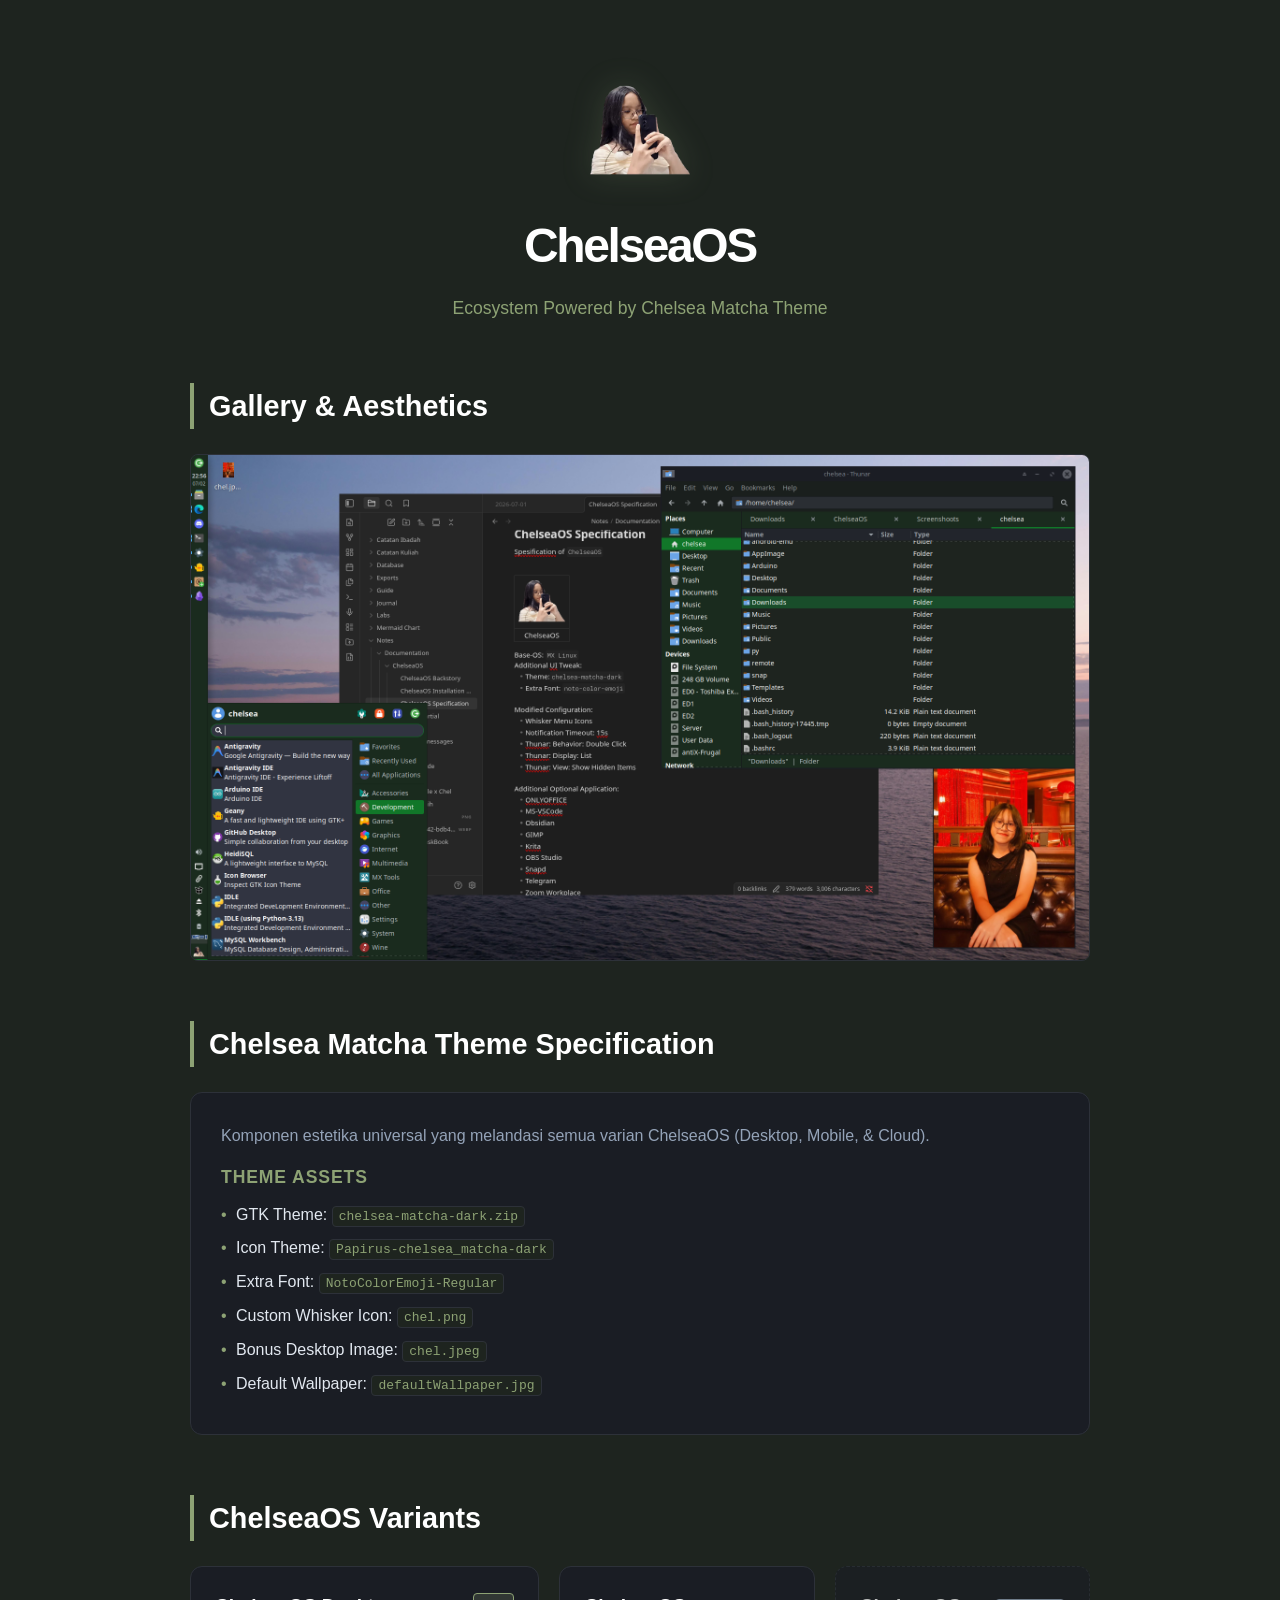
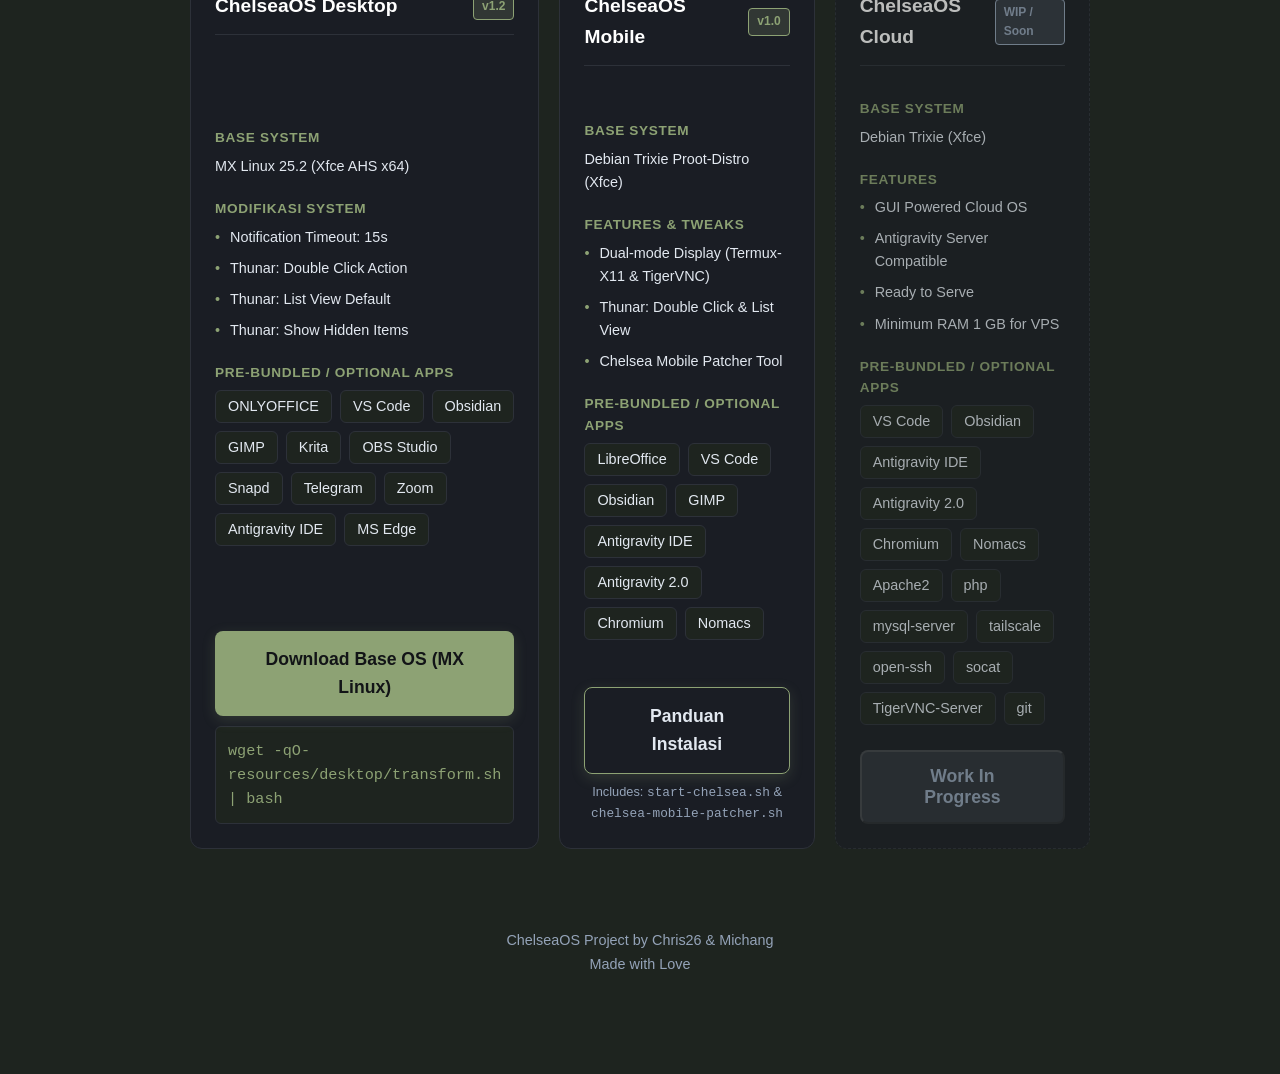
==== index.html @ ab217020 "Initial landing page commit" ====
<!DOCTYPE html>
<html lang="id">
<head>
    <meta charset="UTF-8">
    <meta name="viewport" content="width=device-width, initial-scale=1.0">
    
    <link rel="icon" href="favicon.ico" type="image/x-icon">
    <link rel="stylesheet" href="matcha-web.css">
    
    <title>ChelseaOS - Official Repository</title>
</head>
<body>

    <div class="top-spacer"></div>

    <div class="container">
        
        <!-- Header -->
        <header>
            <img src="resources/chelsea-matcha/chel.png" alt="ChelseaOS Logo" class="logo">
            <h1>ChelseaOS</h1>
            <p>Ecosystem Powered by Chelsea Matcha Theme</p>
        </header>

        <!-- Screenshots -->
        <section id="screenshots">
            <h2>Gallery & Aesthetics</h2>
            <div class="screenshot-grid">
                <img src="resources/chelsea-matcha/Screenshot_2026-07-02_22-56-24.png" alt="ChelseaOS Screenshot" style="width: 100%; border-radius: 8px; border: 1px solid var(--border-color);">
            </div>
        </section>

        <!-- Chelsea Matcha Theme Specification (Unified Aesthetic) -->
        <section id="theme-spec">
            <h2>Chelsea Matcha Theme Specification</h2>
            <div class="specs-container">
                <p style="margin-bottom: 15px; color: var(--text-muted);">
                    Komponen estetika universal yang melandasi semua varian ChelseaOS (Desktop, Mobile, & Cloud).
                </p>
                <div class="specs-group">
                    <h3>Theme Assets</h3>
                    <ul>
                        <li>GTK Theme: <a href="resources/chelsea-matcha/chelsea-matcha-dark.zip" download><code>chelsea-matcha-dark.zip</code></a></li>
                        <li>Icon Theme: <a href="resources/chelsea-matcha/Papirus-chelsea_matcha-dark" download><code>Papirus-chelsea_matcha-dark</code></a></li>
                        <li>Extra Font: <a href="resources/chelsea-matcha/NotoColorEmoji-Regular" download><code>NotoColorEmoji-Regular</code></a></li>
                        <li>Custom Whisker Icon: <a href="resources/chelsea-matcha/chel.png" download><code>chel.png</code></a></li>
                        <li>Bonus Desktop Image: <a href="resources/chelsea-matcha/chel.jpeg" download><code>chel.jpeg</code></a></li>
                        <li>Default Wallpaper: <a href="resources/chelsea-matcha/defaultWallpaper.jpg" download><code>defaultWallpaper.jpg</code></a></li>
                    </ul>
                </div>
            </div>
        </section>

        <!-- 3-Column Comparison & OS Specification Section -->
        <section id="flavors">
            <h2>ChelseaOS Variants</h2>
            
            <div class="flavors-grid">
                
                <!-- Column 1: ChelseaOS Desktop -->
                <div class="flavor-card">
                    <div class="flavor-header">
                        <h3>ChelseaOS Desktop</h3>
                        <span class="badge badge-stable">v1.2</span>
                    </div>
                    
                    <div class="flavor-body">
                        <div class="specs-group">
                            <h4>Base System</h4>
                            <p>MX Linux 25.2 (Xfce AHS x64)</p>
                        </div>

                        <div class="specs-group">
                            <h4>Modifikasi System</h4>
                            <ul>
                                <li>Notification Timeout: 15s</li>
                                <li>Thunar: Double Click Action</li>
                                <li>Thunar: List View Default</li>
                                <li>Thunar: Show Hidden Items</li>
                            </ul>
                        </div>

                        <div class="specs-group">
                            <h4>Pre-bundled / Optional Apps</h4>
                            <div class="app-tags">
                                <span class="tag">ONLYOFFICE</span>
                                <span class="tag">VS Code</span>
                                <span class="tag">Obsidian</span>
                                <span class="tag">GIMP</span>
                                <span class="tag">Krita</span>
                                <span class="tag">OBS Studio</span>
                                <span class="tag">Snapd</span>
                                <span class="tag">Telegram</span>
                                <span class="tag">Zoom</span>
                                <span class="tag">Antigravity IDE</span>
                                <span class="tag">MS Edge</span>
                            </div>
                        </div>
                    </div>

                    <div class="flavor-footer">
                        <a href="https://sourceforge.net/projects/mx-linux/files/Final/Xfce/MX-25.2_Xfce_ahs_x64.iso/download" class="btn-download" target="_blank">
                            Download Base OS (MX Linux)
                        </a>
                        <div class="code-box" style="margin-top: 10px;">
                            wget -qO- resources/desktop/transform.sh | bash
                        </div>
                    </div>
                </div>

                <!-- Column 2: ChelseaOS Mobile -->
                <div class="flavor-card">
                    <div class="flavor-header">
                        <h3>ChelseaOS Mobile</h3>
                        <span class="badge badge-stable">v1.0</span>
                    </div>
                    
                    <div class="flavor-body">
                        <div class="specs-group">
                            <h4>Base System</h4>
                            <p>Debian Trixie Proot-Distro (Xfce)</p>
                        </div>

                        <div class="specs-group">
                            <h4>Features & Tweaks</h4>
                            <ul>
                                <li>Dual-mode Display (Termux-X11 & TigerVNC)</li>
                                <li>Thunar: Double Click & List View</li>
                                <li>Chelsea Mobile Patcher Tool</li>
                            </ul>
                        </div>

                        <div class="specs-group">
                            <h4>Pre-bundled / Optional Apps</h4>
                            <div class="app-tags">
                                <span class="tag">LibreOffice</span>
                                <span class="tag">VS Code</span>
                                <span class="tag">Obsidian</span>
                                <span class="tag">GIMP</span>
                                <span class="tag">Antigravity IDE</span>
                                <span class="tag">Antigravity 2.0</span>
                                <span class="tag">Chromium</span>
                                <span class="tag">Nomacs</span>
                            </div>
                        </div>
                    </div>

                    <div class="flavor-footer">
                        <a href="docs/chelseaos-mobile-installation-guide.html" class="btn-download btn-secondary">
                            Panduan Instalasi
                        </a>
                        <p style="font-size: 0.8rem; color: var(--text-muted); margin-top: 8px;">
                            Includes: <code>start-chelsea.sh</code> & <code>chelsea-mobile-patcher.sh</code>
                        </p>
                    </div>
                </div>

                <!-- Column 3: ChelseaOS Cloud -->
                <div class="flavor-card flavor-wip">
                    <div class="flavor-header">
                        <h3>ChelseaOS Cloud</h3>
                        <span class="badge badge-wip">WIP / Soon</span>
                    </div>
                    
                    <div class="flavor-body">
                        <div class="specs-group">
                            <h4>Base System</h4>
                            <p>Debian Trixie (Xfce)</p>
                        </div>

                        <div class="specs-group">
                            <h4>Features</h4>
                            <ul>
                                <li>GUI Powered Cloud OS</li>
                                <li>Antigravity Server Compatible</li>
                                <li>Ready to Serve</li>
                                <li>Minimum RAM 1 GB for VPS</li>
                            </ul>
                        </div>

                        <div class="specs-group">
                            <h4>Pre-bundled / Optional Apps</h4>
                            <div class="app-tags">
                                <span class="tag">VS Code</span>
                                <span class="tag">Obsidian</span>
                                <span class="tag">Antigravity IDE</span>
                                <span class="tag">Antigravity 2.0</span>
                                <span class="tag">Chromium</span>
                                <span class="tag">Nomacs</span>
                                <span class="tag">Apache2</span>
                                <span class="tag">php</span>
                                <span class="tag">mysql-server</span>
                                <span class="tag">tailscale</span>
                                <span class="tag">open-ssh</span>
                                <span class="tag">socat</span>
                                <span class="tag">TigerVNC-Server</span>
                                <span class="tag">git</span>
                            </div>
                        </div>
                    </div>

                    <div class="flavor-footer">
                        <button class="btn-download btn-disabled" disabled>
                            Work In Progress
                        </button>
                    </div>
                </div>

            </div>
        </section>

        <!-- Footer -->
        <footer>
            <p>ChelseaOS Project by Chris26 & Michang<br>
            Made with Love</p>
        </footer>

    </div>

</body>
</html>
---- matcha-web.css ----
/* Matcha & Dark Theme Variables */
:root {
    --bg-color: #1e241f;
    --card-bg: #1a1d24;
    --text-color: #e2e8f0;
    --text-muted: #94a3b8;
    --matcha-primary: #8da274;
    --matcha-hover: #768a5f;
    --matcha-glow: rgba(141, 162, 116, 0.2);
    --border-color: #2d3139;
}

* {
    box-sizing: border-box;
    margin: 0;
    padding: 0;
}

a {
    color: var(--text-color);
}

body {
    background-color: var(--bg-color);
    color: var(--text-color);
    font-family: 'Segoe UI', Tahoma, Geneva, Verdana, sans-serif;
    line-height: 1.6;
    padding: 0 20px;
}

/* 1. Space kosong di atas */
.top-spacer {
    height: 80px;
}

.container {
    max-width: 900px;
    margin: 0 auto;
    padding-bottom: 100px;
}

/* 2. Heading & Logo */
header {
    text-align: center;
    margin-bottom: 40px;
}

.logo {
    max-width: 100px;
    height: auto;
    margin-bottom: 20px;
    filter: drop-shadow(0 0 15px var(--matcha-glow));
}

header h1 {
    font-size: 3rem;
    font-weight: 700;
    color: #ffffff;
    letter-spacing: -0.05em;
    margin-bottom: 10px;
}

header p {
    color: var(--matcha-primary);
    font-size: 1.1rem;
    font-weight: 500;
}

/* 3. Jarak & Tombol Download */
.cta-section {
    text-align: center;
    margin: 50px 0;
}

.btn-download {
    display: inline-block;
    background-color: var(--matcha-primary);
    color: #121417;
    text-decoration: none;
    font-weight: 600;
    font-size: 1.1rem;
    padding: 14px 32px;
    border-radius: 8px;
    transition: all 0.3s ease;
    box-shadow: 0 4px 14px var(--matcha-glow);
}

.btn-download:hover {
    background-color: var(--matcha-hover);
    transform: translateY(-2px);
    box-shadow: 0 6px 20px var(--matcha-glow);
}

/* Section Styling */
section {
    margin-top: 60px;
}

section h2 {
    font-size: 1.8rem;
    color: #ffffff;
    margin-bottom: 25px;
    border-left: 4px solid var(--matcha-primary);
    padding-left: 15px;
}

/* 4. Screenshots Placeholder */
.screenshot-grid {
    display: grid;
    grid-template-columns: repeat(auto-fit, minmax(250px, 1fr));
    gap: 20px;
}

.screenshot-placeholder {
    background-color: var(--card-bg);
    border: 2px dashed var(--border-color);
    border-radius: 8px;
    height: 180px;
    display: flex;
    align-items: center;
    justify-content: center;
    color: var(--text-muted);
    font-style: italic;
}

/* 5. Spesifikasi */
.specs-container {
    background-color: var(--card-bg);
    border: 1px solid var(--border-color);
    border-radius: 12px;
    padding: 30px;
}

.specs-group {
    margin-bottom: 20px;
}

.specs-group:last-child {
    margin-bottom: 0;
}

.specs-group h3 {
    color: var(--matcha-primary);
    font-size: 1.1rem;
    margin-bottom: 10px;
    text-transform: uppercase;
    letter-spacing: 0.05em;
}

.specs-group ul {
    list-style-type: none;
}

.specs-group li {
    margin-bottom: 8px;
    padding-left: 15px;
    position: relative;
}

.specs-group li::before {
    content: "•";
    color: var(--matcha-primary);
    position: absolute;
    left: 0;
}

.app-tags {
    display: flex;
    flex-wrap: wrap;
    gap: 8px;
    margin-top: 5px;
}

.tag {
    background-color: var(--bg-color);
    border: 1px solid var(--border-color);
    padding: 4px 12px;
    border-radius: 6px;
    font-size: 0.9rem;
}

/* 6. Installation Placeholder */
.installation-box {
    background-color: var(--card-bg);
    border: 1px solid var(--border-color);
    border-radius: 12px;
    padding: 30px;
    text-align: center;
}

.installation-box p {
    color: var(--text-muted);
    margin-bottom: 15px;
}

.code-box {
    background-color: var(--bg-color);
    padding: 12px;
    border-radius: 6px;
    font-family: 'Courier New', Courier, monospace;
    font-size: 0.95rem;
    color: var(--matcha-primary);
    border: 1px solid var(--border-color);
    overflow-x: auto;
    text-align: left;
}

/* Styling khusus untuk tautan spesifikasi yang downloadable */
.specs-group ul li a {
    color: var(--matcha-primary);
    text-decoration: none;
    transition: color 0.2s ease;
}

.specs-group ul li a:hover {
    color: var(--matcha-hover);
    text-decoration: underline;
}

.specs-group ul li a code {
    background-color: var(--bg-color);
    padding: 2px 6px;
    border-radius: 4px;
    border: 1px solid var(--border-color);
    color: inherit; /* Mengikuti warna matcha dari tag <a> saat di-hover */
    cursor: pointer;
}

footer {
    margin-top: 80px;
    text-align: center;
    color: var(--text-muted);
    font-size: 0.9rem;
}

/* --- 3-Column Responsive Flavors Grid --- */
.flavors-grid {
    display: grid;
    grid-template-columns: repeat(3, 1fr);
    gap: 20px;
    margin-top: 20px;
}

/* Response untuk Layar HP / Tablet kecil (1 Kolom ke bawah) */
@media (max-width: 900px) {
    .flavors-grid {
        grid-template-columns: 1fr;
    }
}

.flavor-card {
    background-color: var(--card-bg);
    border: 1px solid var(--border-color);
    border-radius: 12px;
    padding: 24px;
    display: flex;
    flex-direction: column;
    justify-content: space-between;
    transition: transform 0.2s ease, border-color 0.2s ease;
}

.flavor-card:hover {
    border-color: var(--matcha-primary);
}

.flavor-wip {
    opacity: 0.7;
    border-style: dashed;
}

.flavor-header {
    display: flex;
    justify-content: space-between;
    align-items: center;
    margin-bottom: 20px;
    border-bottom: 1px solid var(--border-color);
    padding-bottom: 12px;
}

.flavor-header h3 {
    color: #ffffff;
    font-size: 1.2rem;
}

.badge {
    font-size: 0.75rem;
    padding: 3px 8px;
    border-radius: 4px;
    font-weight: 600;
}

.badge-stable {
    background-color: rgba(141, 162, 116, 0.2);
    color: var(--matcha-primary);
    border: 1px solid var(--matcha-primary);
}

.badge-wip {
    background-color: rgba(148, 163, 184, 0.2);
    color: var(--text-muted);
    border: 1px solid var(--text-muted);
}

.flavor-body .specs-group h4 {
    color: var(--matcha-primary);
    font-size: 0.85rem;
    text-transform: uppercase;
    letter-spacing: 0.05em;
    margin-top: 12px;
    margin-bottom: 6px;
}

.flavor-body p, .flavor-body li {
    font-size: 0.9rem;
    color: var(--text-color);
}

.flavor-footer {
    margin-top: 25px;
    text-align: center;
}

/* Secondary & Disabled Button Styling */
.btn-secondary {
    background-color: transparent;
    color: var(--text-color);
    border: 1px solid var(--matcha-primary);
}

.btn-secondary:hover {
    background-color: var(--matcha-primary);
    color: #121417;
}

.btn-disabled {
    background-color: var(--border-color);
    color: var(--text-muted);
    cursor: not-allowed;
    box-shadow: none;
}

.btn-disabled:hover {
    background-color: var(--border-color);
    transform: none;
    box-shadow: none;
}
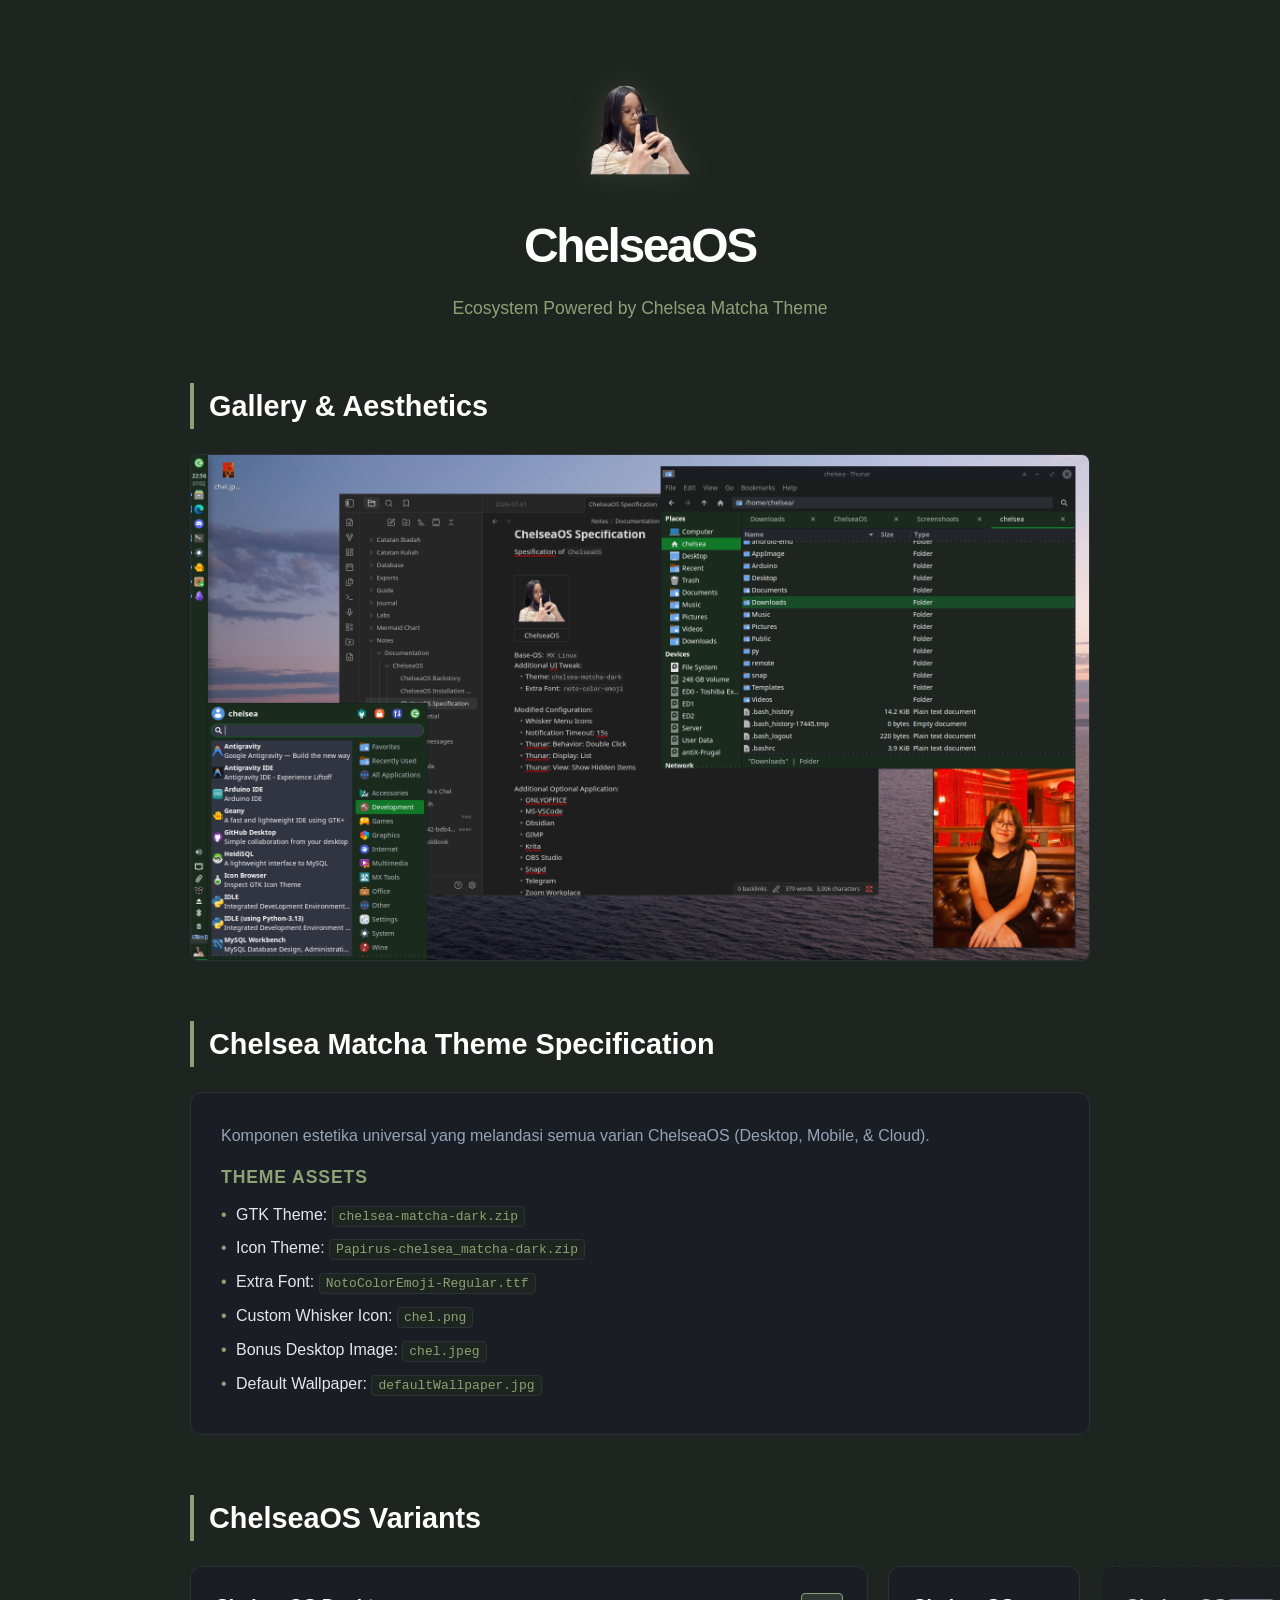
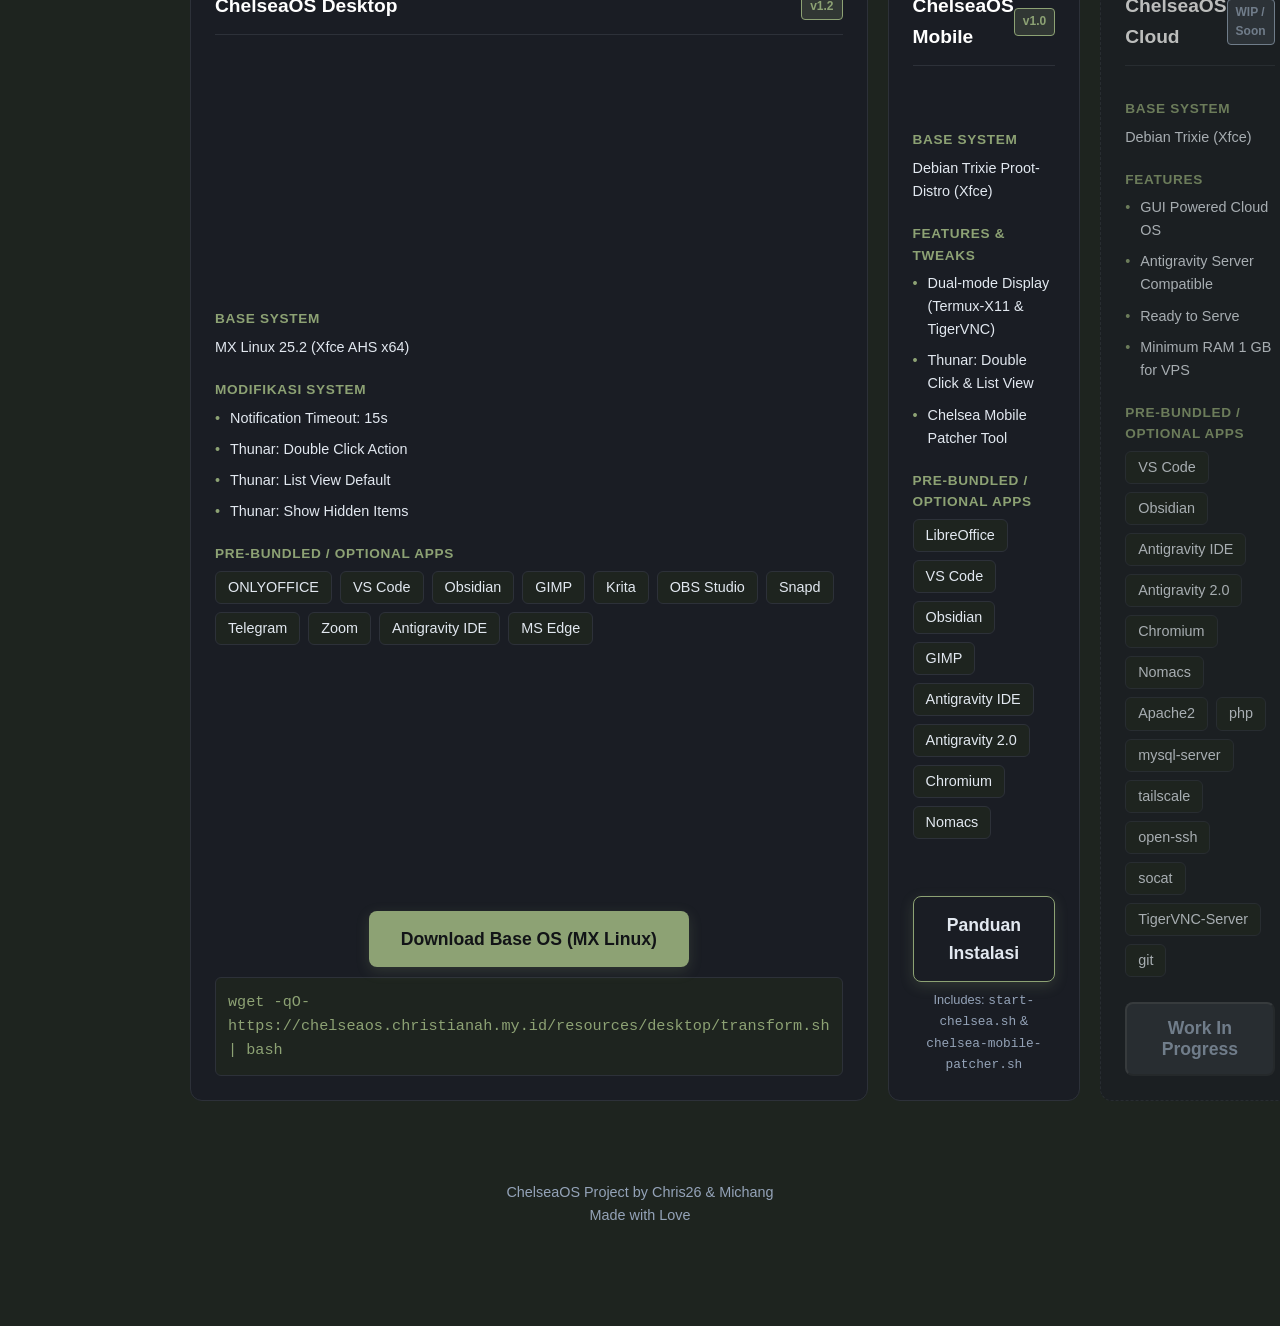
==== commit 68cdc2db: "fixed sources url" ====
--- a/index.html
+++ b/index.html
@@ -1,20 +1,22 @@
 <!DOCTYPE html>
 <html lang="id">
+
 <head>
     <meta charset="UTF-8">
     <meta name="viewport" content="width=device-width, initial-scale=1.0">
-    
+
     <link rel="icon" href="favicon.ico" type="image/x-icon">
     <link rel="stylesheet" href="matcha-web.css">
-    
+
     <title>ChelseaOS - Official Repository</title>
 </head>
+
 <body>
 
     <div class="top-spacer"></div>
 
     <div class="container">
-        
+
         <!-- Header -->
         <header>
             <img src="resources/chelsea-matcha/chel.png" alt="ChelseaOS Logo" class="logo">
@@ -26,7 +28,8 @@
         <section id="screenshots">
             <h2>Gallery & Aesthetics</h2>
             <div class="screenshot-grid">
-                <img src="resources/chelsea-matcha/Screenshot_2026-07-02_22-56-24.png" alt="ChelseaOS Screenshot" style="width: 100%; border-radius: 8px; border: 1px solid var(--border-color);">
+                <img src="resources/chelsea-matcha/Screenshot_2026-07-02_22-56-24.png" alt="ChelseaOS Screenshot"
+                    style="width: 100%; border-radius: 8px; border: 1px solid var(--border-color);">
             </div>
         </section>
 
@@ -40,12 +43,18 @@
                 <div class="specs-group">
                     <h3>Theme Assets</h3>
                     <ul>
-                        <li>GTK Theme: <a href="resources/chelsea-matcha/chelsea-matcha-dark.zip" download><code>chelsea-matcha-dark.zip</code></a></li>
-                        <li>Icon Theme: <a href="resources/chelsea-matcha/Papirus-chelsea_matcha-dark" download><code>Papirus-chelsea_matcha-dark</code></a></li>
-                        <li>Extra Font: <a href="resources/chelsea-matcha/NotoColorEmoji-Regular" download><code>NotoColorEmoji-Regular</code></a></li>
-                        <li>Custom Whisker Icon: <a href="resources/chelsea-matcha/chel.png" download><code>chel.png</code></a></li>
-                        <li>Bonus Desktop Image: <a href="resources/chelsea-matcha/chel.jpeg" download><code>chel.jpeg</code></a></li>
-                        <li>Default Wallpaper: <a href="resources/chelsea-matcha/defaultWallpaper.jpg" download><code>defaultWallpaper.jpg</code></a></li>
+                        <li>GTK Theme: <a href="resources/chelsea-matcha/chelsea-matcha-dark.zip"
+                                download><code>chelsea-matcha-dark.zip</code></a></li>
+                        <li>Icon Theme: <a href="resources/chelsea-matcha/Papirus-chelsea_matcha-dark.zip"
+                                download><code>Papirus-chelsea_matcha-dark.zip</code></a></li>
+                        <li>Extra Font: <a href="resources/chelsea-matcha/NotoColorEmoji-Regular.ttf"
+                                download><code>NotoColorEmoji-Regular.ttf</code></a></li>
+                        <li>Custom Whisker Icon: <a href="resources/chelsea-matcha/chel.png"
+                                download><code>chel.png</code></a></li>
+                        <li>Bonus Desktop Image: <a href="resources/chelsea-matcha/chel.jpeg"
+                                download><code>chel.jpeg</code></a></li>
+                        <li>Default Wallpaper: <a href="resources/chelsea-matcha/defaultWallpaper.jpg"
+                                download><code>defaultWallpaper.jpg</code></a></li>
                     </ul>
                 </div>
             </div>
@@ -54,16 +63,16 @@
         <!-- 3-Column Comparison & OS Specification Section -->
         <section id="flavors">
             <h2>ChelseaOS Variants</h2>
-            
+
             <div class="flavors-grid">
-                
+
                 <!-- Column 1: ChelseaOS Desktop -->
                 <div class="flavor-card">
                     <div class="flavor-header">
                         <h3>ChelseaOS Desktop</h3>
                         <span class="badge badge-stable">v1.2</span>
                     </div>
-                    
+
                     <div class="flavor-body">
                         <div class="specs-group">
                             <h4>Base System</h4>
@@ -99,11 +108,12 @@
                     </div>
 
                     <div class="flavor-footer">
-                        <a href="https://sourceforge.net/projects/mx-linux/files/Final/Xfce/MX-25.2_Xfce_ahs_x64.iso/download" class="btn-download" target="_blank">
+                        <a href="https://sourceforge.net/projects/mx-linux/files/Final/Xfce/MX-25.2_Xfce_ahs_x64.iso/download"
+                            class="btn-download" target="_blank">
                             Download Base OS (MX Linux)
                         </a>
                         <div class="code-box" style="margin-top: 10px;">
-                            wget -qO- resources/desktop/transform.sh | bash
+                            wget -qO- https://chelseaos.christianah.my.id/resources/desktop/transform.sh | bash
                         </div>
                     </div>
                 </div>
@@ -114,7 +124,7 @@
                         <h3>ChelseaOS Mobile</h3>
                         <span class="badge badge-stable">v1.0</span>
                     </div>
-                    
+
                     <div class="flavor-body">
                         <div class="specs-group">
                             <h4>Base System</h4>
@@ -161,7 +171,7 @@
                         <h3>ChelseaOS Cloud</h3>
                         <span class="badge badge-wip">WIP / Soon</span>
                     </div>
-                    
+
                     <div class="flavor-body">
                         <div class="specs-group">
                             <h4>Base System</h4>
@@ -212,10 +222,11 @@
         <!-- Footer -->
         <footer>
             <p>ChelseaOS Project by Chris26 & Michang<br>
-            Made with Love</p>
+                Made with Love</p>
         </footer>
 
     </div>
 
 </body>
+
 </html>
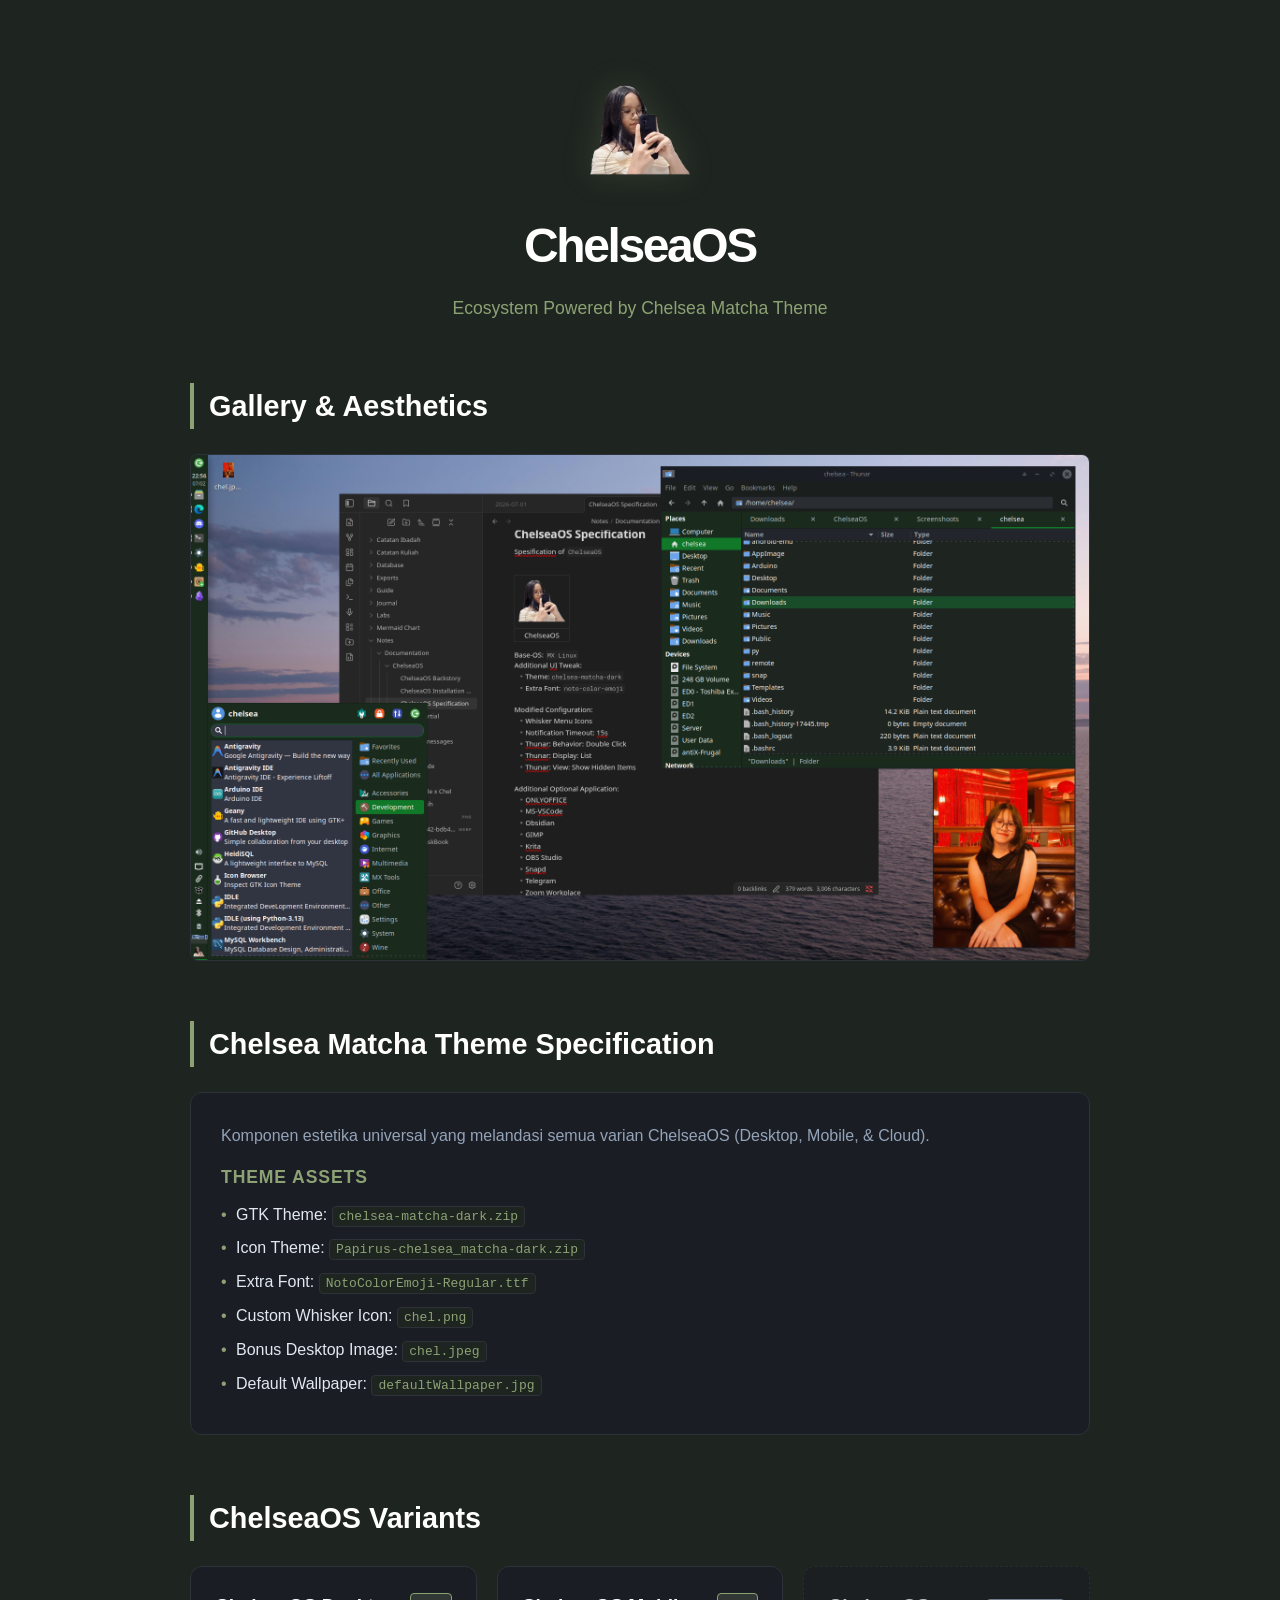
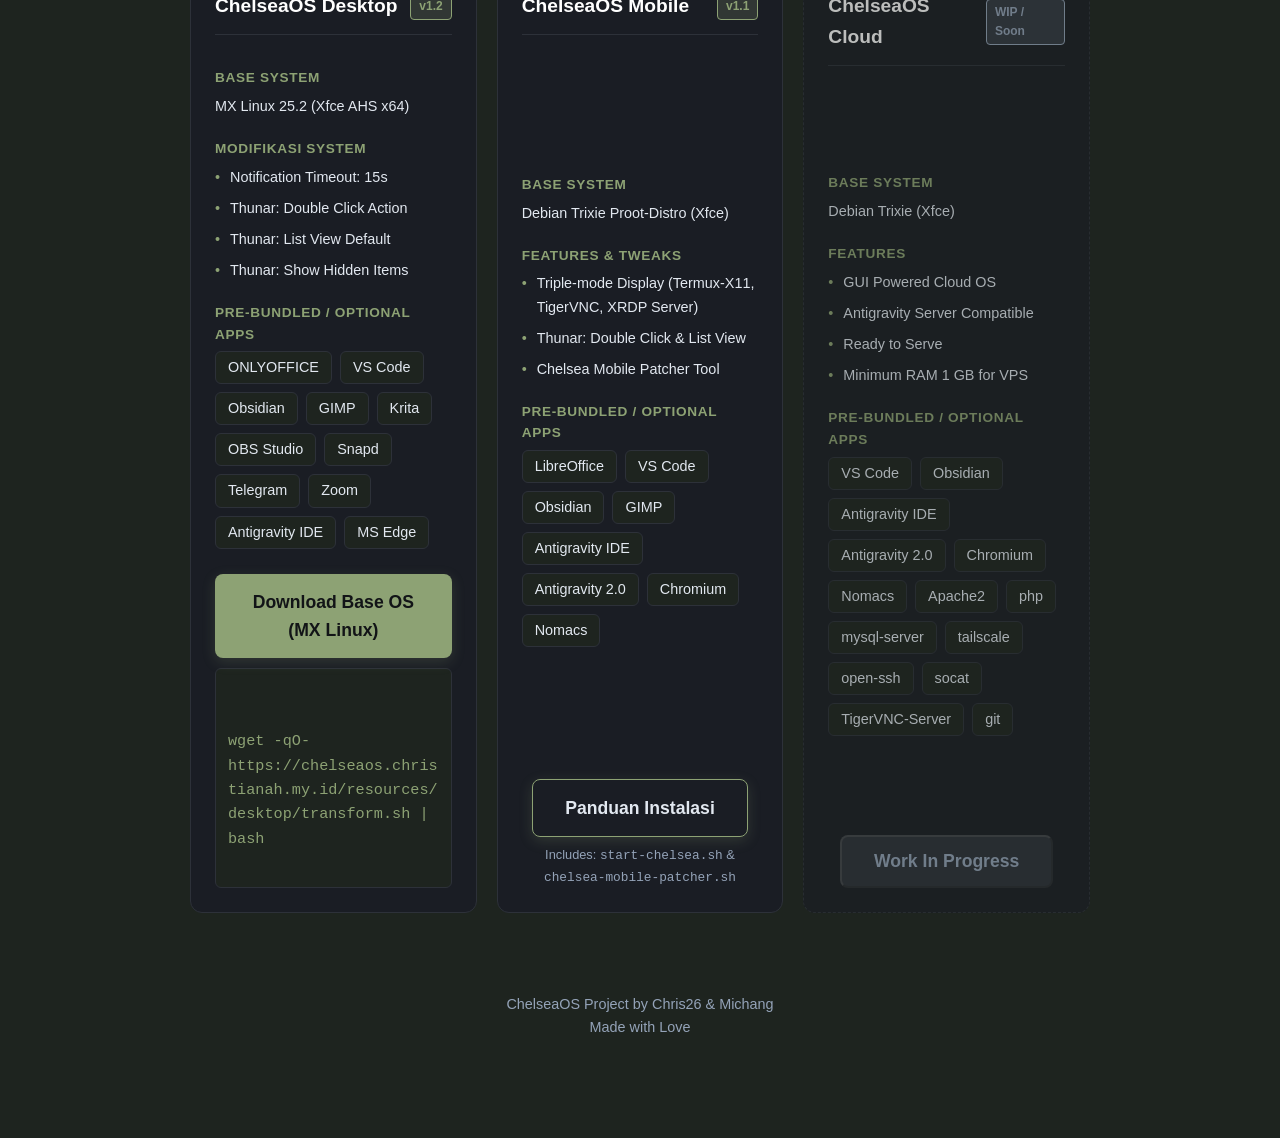
==== commit dacced75: "updated ChelseaOS Mobile to 1.1" ====
--- a/index.html
+++ b/index.html
@@ -122,7 +122,7 @@
                 <div class="flavor-card">
                     <div class="flavor-header">
                         <h3>ChelseaOS Mobile</h3>
-                        <span class="badge badge-stable">v1.0</span>
+                        <span class="badge badge-stable">v1.1</span>
                     </div>
 
                     <div class="flavor-body">
@@ -134,7 +134,7 @@
                         <div class="specs-group">
                             <h4>Features & Tweaks</h4>
                             <ul>
-                                <li>Dual-mode Display (Termux-X11 & TigerVNC)</li>
+                                <li>Triple-mode Display (Termux-X11, TigerVNC, XRDP Server)</li>
                                 <li>Thunar: Double Click & List View</li>
                                 <li>Chelsea Mobile Patcher Tool</li>
                             </ul>
@@ -229,4 +229,4 @@
 
 </body>
 
-</html>+</html>
--- a/matcha-web.css
+++ b/matcha-web.css
@@ -203,6 +203,10 @@
     border: 1px solid var(--border-color);
     overflow-x: auto;
     text-align: left;
+    /* izinkan pemenggalan kata */
+    overflow-wrap: anywhere;
+    word-break: break-word;
+    white-space: pre-wrap;
 }
 
 /* Styling khusus untuk tautan spesifikasi yang downloadable */
@@ -222,7 +226,8 @@
     padding: 2px 6px;
     border-radius: 4px;
     border: 1px solid var(--border-color);
-    color: inherit; /* Mengikuti warna matcha dari tag <a> saat di-hover */
+    color: inherit;
+    /* Mengikuti warna matcha dari tag <a> saat di-hover */
     cursor: pointer;
 }
 
@@ -310,7 +315,8 @@
     margin-bottom: 6px;
 }
 
-.flavor-body p, .flavor-body li {
+.flavor-body p,
+.flavor-body li {
     font-size: 0.9rem;
     color: var(--text-color);
 }
